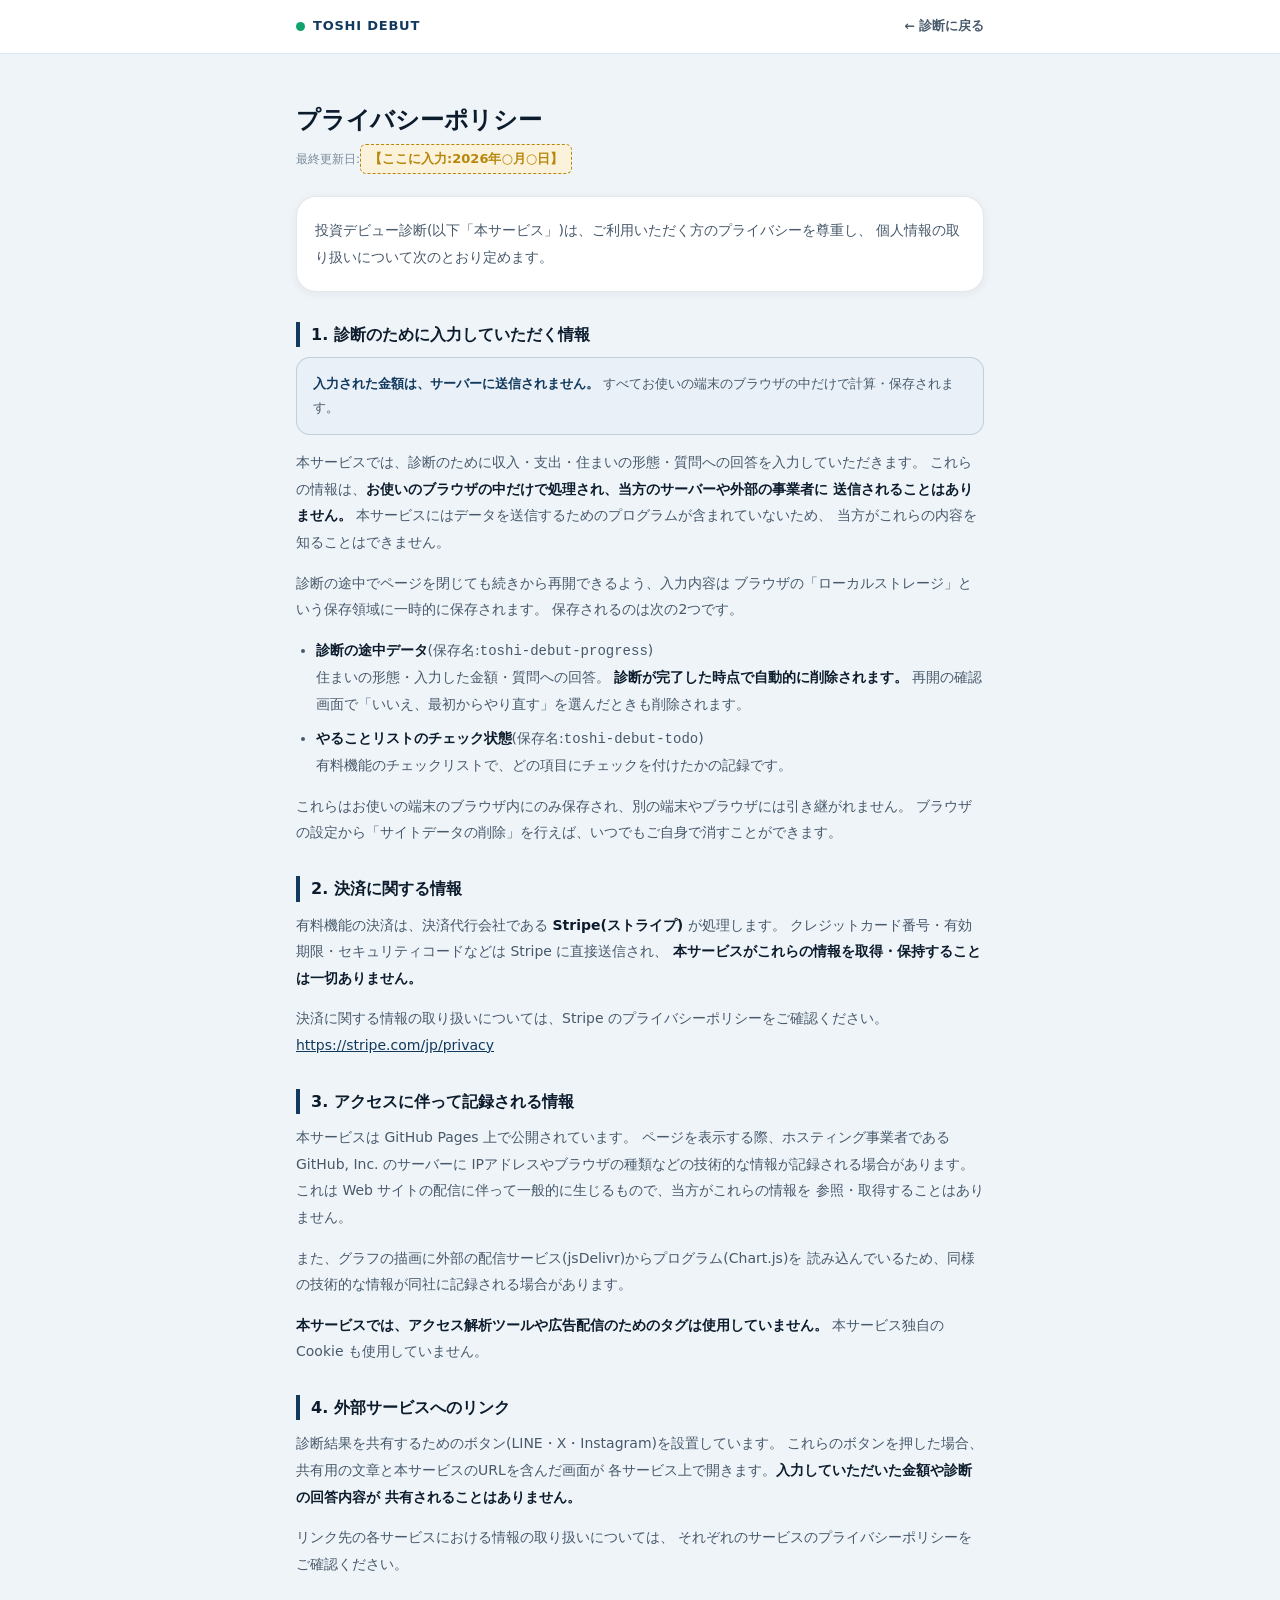
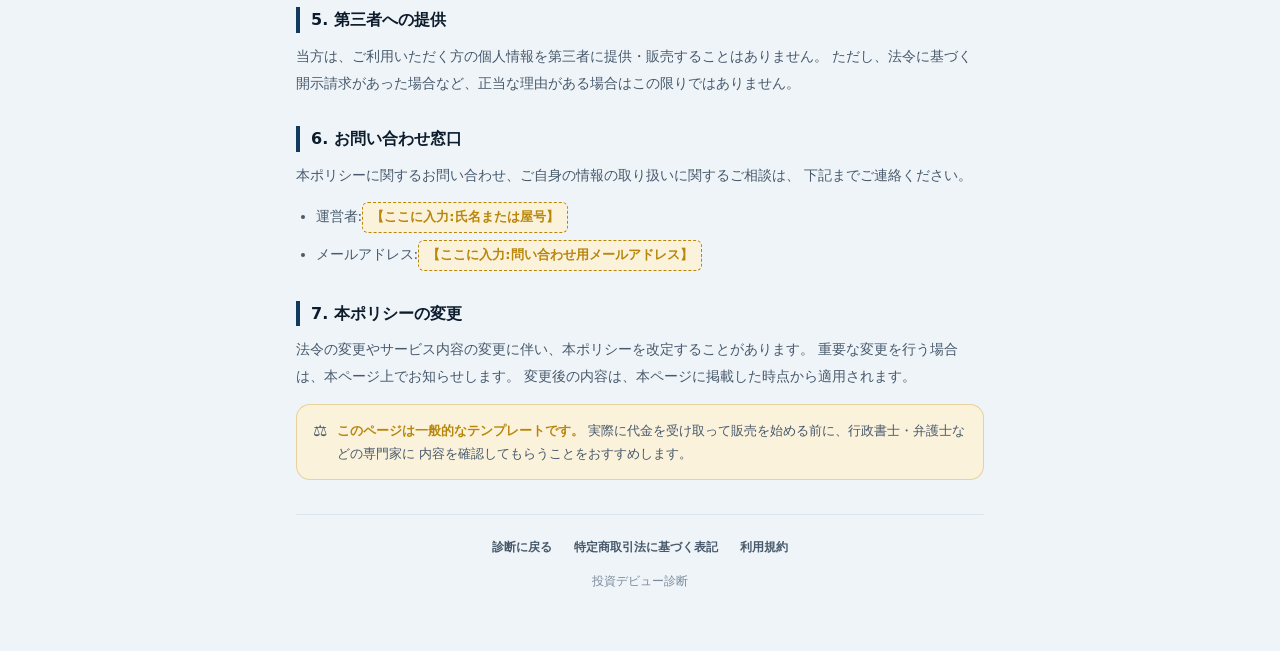
==== privacy.html @ de3a6a92 "特商法・プライバシーポリシー・利用規約の3ページを追加 有料販売に必要な法務ページを、本体と同じ配色で作成した。 氏名・住所・連絡先は【ここに入力】のプレースホルダーにしてある。  - tokusho" ====
<!doctype html>
<html lang="ja">
<head>
<meta charset="UTF-8">
<meta name="viewport" content="width=device-width, initial-scale=1.0">
<title>プライバシーポリシー | 投資デビュー診断</title>
<meta name="description" content="投資デビュー診断のプライバシーポリシーです。">
<meta name="robots" content="noindex">
<link rel="icon" href="data:image/svg+xml,%3Csvg xmlns='http://www.w3.org/2000/svg' viewBox='0 0 100 100'%3E%3Crect width='100' height='100' rx='22' fill='%23123a5e'/%3E%3Cpath d='M22 68 L42 48 L56 62 L78 34' stroke='%230fa36b' stroke-width='11' fill='none' stroke-linecap='round' stroke-linejoin='round'/%3E%3C/svg%3E">
<link rel="stylesheet" href="legal.css">
</head>
<body>

<!--
  ============================================================
  【重要・実際に販売を始める前に必ず読むこと】

  このページは一般的なテンプレートです。法律の専門家が作成したものではありません。
  実際に代金を受け取って販売を始める前に、行政書士・弁護士など専門家に
  内容を確認してもらってください。

  記載内容は 2026年9月時点の実装に合わせて書いています。
  次の変更を加えたときは、このページも必ず更新すること。
    ・アクセス解析(Google Analytics 等)を入れたとき
    ・サーバーに何かを送信する処理を追加したとき
    ・広告タグ・外部の埋め込みを追加したとき
    ・決済(Stripe)を実装したとき
  ============================================================
-->

<header class="top">
  <div class="inner">
    <a class="logo" href="index.html"><span class="dot"></span>TOSHI DEBUT</a>
    <a class="back" href="index.html">← 診断に戻る</a>
  </div>
</header>

<div class="wrap">

  <h1>プライバシーポリシー</h1>
  <p class="updated">最終更新日:<span class="ph">【ここに入力:2026年○月○日】</span></p>

  <div class="card">
    <p style="margin:0;">
      投資デビュー診断(以下「本サービス」)は、ご利用いただく方のプライバシーを尊重し、
      個人情報の取り扱いについて次のとおり定めます。
    </p>
  </div>

  <h2>1. 診断のために入力していただく情報</h2>
  <div class="info">
    <strong>入力された金額は、サーバーに送信されません。</strong>
    すべてお使いの端末のブラウザの中だけで計算・保存されます。
  </div>
  <p>
    本サービスでは、診断のために収入・支出・住まいの形態・質問への回答を入力していただきます。
    これらの情報は、<strong>お使いのブラウザの中だけで処理され、当方のサーバーや外部の事業者に
    送信されることはありません。</strong>
    本サービスにはデータを送信するためのプログラムが含まれていないため、
    当方がこれらの内容を知ることはできません。
  </p>
  <p>
    診断の途中でページを閉じても続きから再開できるよう、入力内容は
    ブラウザの「ローカルストレージ」という保存領域に一時的に保存されます。
    保存されるのは次の2つです。
  </p>
  <ul>
    <li><strong>診断の途中データ</strong>(保存名:<code>toshi-debut-progress</code>)<br>
      住まいの形態・入力した金額・質問への回答。
      <strong>診断が完了した時点で自動的に削除されます。</strong>
      再開の確認画面で「いいえ、最初からやり直す」を選んだときも削除されます。</li>
    <li><strong>やることリストのチェック状態</strong>(保存名:<code>toshi-debut-todo</code>)<br>
      有料機能のチェックリストで、どの項目にチェックを付けたかの記録です。</li>
  </ul>
  <p>
    これらはお使いの端末のブラウザ内にのみ保存され、別の端末やブラウザには引き継がれません。
    ブラウザの設定から「サイトデータの削除」を行えば、いつでもご自身で消すことができます。
  </p>

  <h2>2. 決済に関する情報</h2>
  <p>
    有料機能の決済は、決済代行会社である <strong>Stripe(ストライプ)</strong> が処理します。
    クレジットカード番号・有効期限・セキュリティコードなどは Stripe に直接送信され、
    <strong>本サービスがこれらの情報を取得・保持することは一切ありません。</strong>
  </p>
  <p>
    決済に関する情報の取り扱いについては、Stripe のプライバシーポリシーをご確認ください。<br>
    <a href="https://stripe.com/jp/privacy" target="_blank" rel="noopener noreferrer">https://stripe.com/jp/privacy</a>
  </p>

  <h2>3. アクセスに伴って記録される情報</h2>
  <p>
    本サービスは GitHub Pages 上で公開されています。
    ページを表示する際、ホスティング事業者である GitHub, Inc. のサーバーに
    IPアドレスやブラウザの種類などの技術的な情報が記録される場合があります。
    これは Web サイトの配信に伴って一般的に生じるもので、当方がこれらの情報を
    参照・取得することはありません。
  </p>
  <p>
    また、グラフの描画に外部の配信サービス(jsDelivr)からプログラム(Chart.js)を
    読み込んでいるため、同様の技術的な情報が同社に記録される場合があります。
  </p>
  <p>
    <strong>本サービスでは、アクセス解析ツールや広告配信のためのタグは使用していません。</strong>
    本サービス独自の Cookie も使用していません。
  </p>

  <h2>4. 外部サービスへのリンク</h2>
  <p>
    診断結果を共有するためのボタン(LINE・X・Instagram)を設置しています。
    これらのボタンを押した場合、共有用の文章と本サービスのURLを含んだ画面が
    各サービス上で開きます。<strong>入力していただいた金額や診断の回答内容が
    共有されることはありません。</strong>
  </p>
  <p>
    リンク先の各サービスにおける情報の取り扱いについては、
    それぞれのサービスのプライバシーポリシーをご確認ください。
  </p>

  <h2>5. 第三者への提供</h2>
  <p>
    当方は、ご利用いただく方の個人情報を第三者に提供・販売することはありません。
    ただし、法令に基づく開示請求があった場合など、正当な理由がある場合はこの限りではありません。
  </p>

  <h2>6. お問い合わせ窓口</h2>
  <p>
    本ポリシーに関するお問い合わせ、ご自身の情報の取り扱いに関するご相談は、
    下記までご連絡ください。
  </p>
  <ul>
    <li>運営者:<span class="ph">【ここに入力:氏名または屋号】</span></li>
    <li>メールアドレス:<span class="ph">【ここに入力:問い合わせ用メールアドレス】</span></li>
  </ul>

  <h2>7. 本ポリシーの変更</h2>
  <p>
    法令の変更やサービス内容の変更に伴い、本ポリシーを改定することがあります。
    重要な変更を行う場合は、本ページ上でお知らせします。
    変更後の内容は、本ページに掲載した時点から適用されます。
  </p>

  <div class="notice">
    <span class="i">⚖️</span>
    <span><strong>このページは一般的なテンプレートです。</strong>
      実際に代金を受け取って販売を始める前に、行政書士・弁護士などの専門家に
      内容を確認してもらうことをおすすめします。</span>
  </div>

  <footer class="foot">
    <nav>
      <a href="index.html">診断に戻る</a>
      <a href="tokushoho.html">特定商取引法に基づく表記</a>
      <a href="terms.html">利用規約</a>
    </nav>
    投資デビュー診断
  </footer>

</div>
</body>
</html>
---- legal.css ----
/* =========================================================
   法務ページ(特商法・プライバシーポリシー・利用規約)の共通スタイル
   本体アプリ(index.html)と同じデザイントークンを使っている
   ========================================================= */
:root {
  color-scheme: light;

  --page: #eff4f9;
  --card: #ffffff;
  --surface: #f5f9fc;

  --ink: #0c1c2c;
  --ink-2: #47596b;
  --ink-3: #7b8b9c;

  --line: #dce6ef;
  --border: rgba(12, 28, 44, 0.10);

  --navy: #123a5e;
  --navy-deep: #0a2540;
  --navy-soft: #e9f0f7;

  --mint: #0fa36b;
  --mint-deep: #0b7d51;
  --mint-soft: #e3f6ee;

  --gold: #b8860b;
  --gold-soft: #fbf2dc;

  --r-md: 14px;
  --r-lg: 20px;
  --shadow-1: 0 2px 10px rgba(12, 28, 44, .06);
}

* { box-sizing: border-box; }

body {
  margin: 0;
  background: var(--page);
  color: var(--ink);
  font-family: system-ui, -apple-system, 'Segoe UI', 'Hiragino Sans',
    'Hiragino Kaku Gothic ProN', 'Yu Gothic UI', 'Yu Gothic', Meiryo, 'Noto Sans JP', sans-serif;
  font-feature-settings: 'palt' 1;
  line-height: 1.9;
  -webkit-text-size-adjust: 100%;
}

.wrap { max-width: 720px; margin: 0 auto; padding: 20px 16px 60px; }

/* ---------- ヘッダー ---------- */
.top {
  background: var(--card);
  border-bottom: 1px solid var(--line);
  padding: 14px 0;
}
.top .inner {
  max-width: 720px; margin: 0 auto; padding: 0 16px;
  display: flex; align-items: center; gap: 10px;
}
.logo {
  display: inline-flex; align-items: center; gap: 8px;
  font-size: 13px; font-weight: 800; letter-spacing: .06em; color: var(--navy);
  text-decoration: none;
}
.logo .dot {
  width: 9px; height: 9px; border-radius: 50%; background: var(--mint);
}
.back {
  margin-left: auto; font-size: 12.5px; font-weight: 700;
  color: var(--ink-2); text-decoration: none;
}
.back:hover { color: var(--navy); }

/* ---------- 見出し ---------- */
h1 {
  font-size: 24px; font-weight: 800; letter-spacing: -.01em;
  margin: 28px 0 6px; line-height: 1.5;
}
.updated { font-size: 12px; color: var(--ink-3); margin: 0 0 22px; }

h2 {
  font-size: 16px; font-weight: 800; margin: 30px 0 10px;
  padding-left: 11px; border-left: 4px solid var(--navy); line-height: 1.6;
}

/* ---------- 本文 ---------- */
p { font-size: 14px; color: var(--ink-2); margin: 0 0 14px; }
strong { color: var(--ink); font-weight: 800; }

ul, ol { font-size: 14px; color: var(--ink-2); margin: 0 0 14px; padding-left: 1.4em; }
li { margin-bottom: 7px; }

a { color: var(--navy); }

/* ---------- カード ---------- */
.card {
  background: var(--card); border: 1px solid var(--border);
  border-radius: var(--r-lg); padding: 20px 18px; margin-bottom: 16px;
  box-shadow: var(--shadow-1);
}

/* ---------- 定義リスト(特商法の表) ---------- */
.dl { margin: 0; }
.dl > div {
  display: grid; grid-template-columns: 180px 1fr; gap: 4px 18px;
  padding: 15px 0; border-bottom: 1px solid var(--line);
}
.dl > div:last-child { border-bottom: none; }
.dl dt {
  font-size: 13px; font-weight: 800; color: var(--ink);
}
.dl dd { margin: 0; font-size: 14px; color: var(--ink-2); }
.dl dd .sub {
  display: block; font-size: 12px; color: var(--ink-3); margin-top: 6px; line-height: 1.8;
}
@media (max-width: 560px) {
  .dl > div { grid-template-columns: 1fr; gap: 4px; padding: 14px 0; }
}

/* ---------- 差し替え用のプレースホルダー ---------- */
.ph {
  display: inline-block;
  background: var(--gold-soft); border: 1px dashed var(--gold);
  border-radius: 6px; padding: 2px 8px;
  font-size: 13px; font-weight: 700; color: var(--gold);
}

/* ---------- 注意書き ---------- */
.notice {
  display: flex; align-items: flex-start; gap: 10px;
  background: var(--gold-soft); border: 1px solid rgba(184, 134, 11, .3);
  border-radius: var(--r-md); padding: 14px 16px; margin-bottom: 20px;
  font-size: 12.5px; line-height: 1.85; color: var(--ink-2);
}
.notice .i { font-size: 16px; line-height: 1.5; flex: none; }
.notice strong { color: var(--gold); }

.info {
  background: var(--navy-soft); border: 1px solid rgba(18, 58, 94, .18);
  border-radius: var(--r-md); padding: 14px 16px; margin: 0 0 14px;
  font-size: 13px; line-height: 1.85; color: var(--ink-2);
}
.info strong { color: var(--navy); }

/* ---------- フッター ---------- */
.foot {
  border-top: 1px solid var(--line); margin-top: 34px; padding-top: 20px;
  font-size: 12px; color: var(--ink-3); text-align: center; line-height: 2;
}
.foot nav { margin-bottom: 10px; }
.foot nav a {
  color: var(--ink-2); text-decoration: none; font-weight: 700;
  margin: 0 9px; white-space: nowrap;
}
.foot nav a:hover { color: var(--navy); text-decoration: underline; }
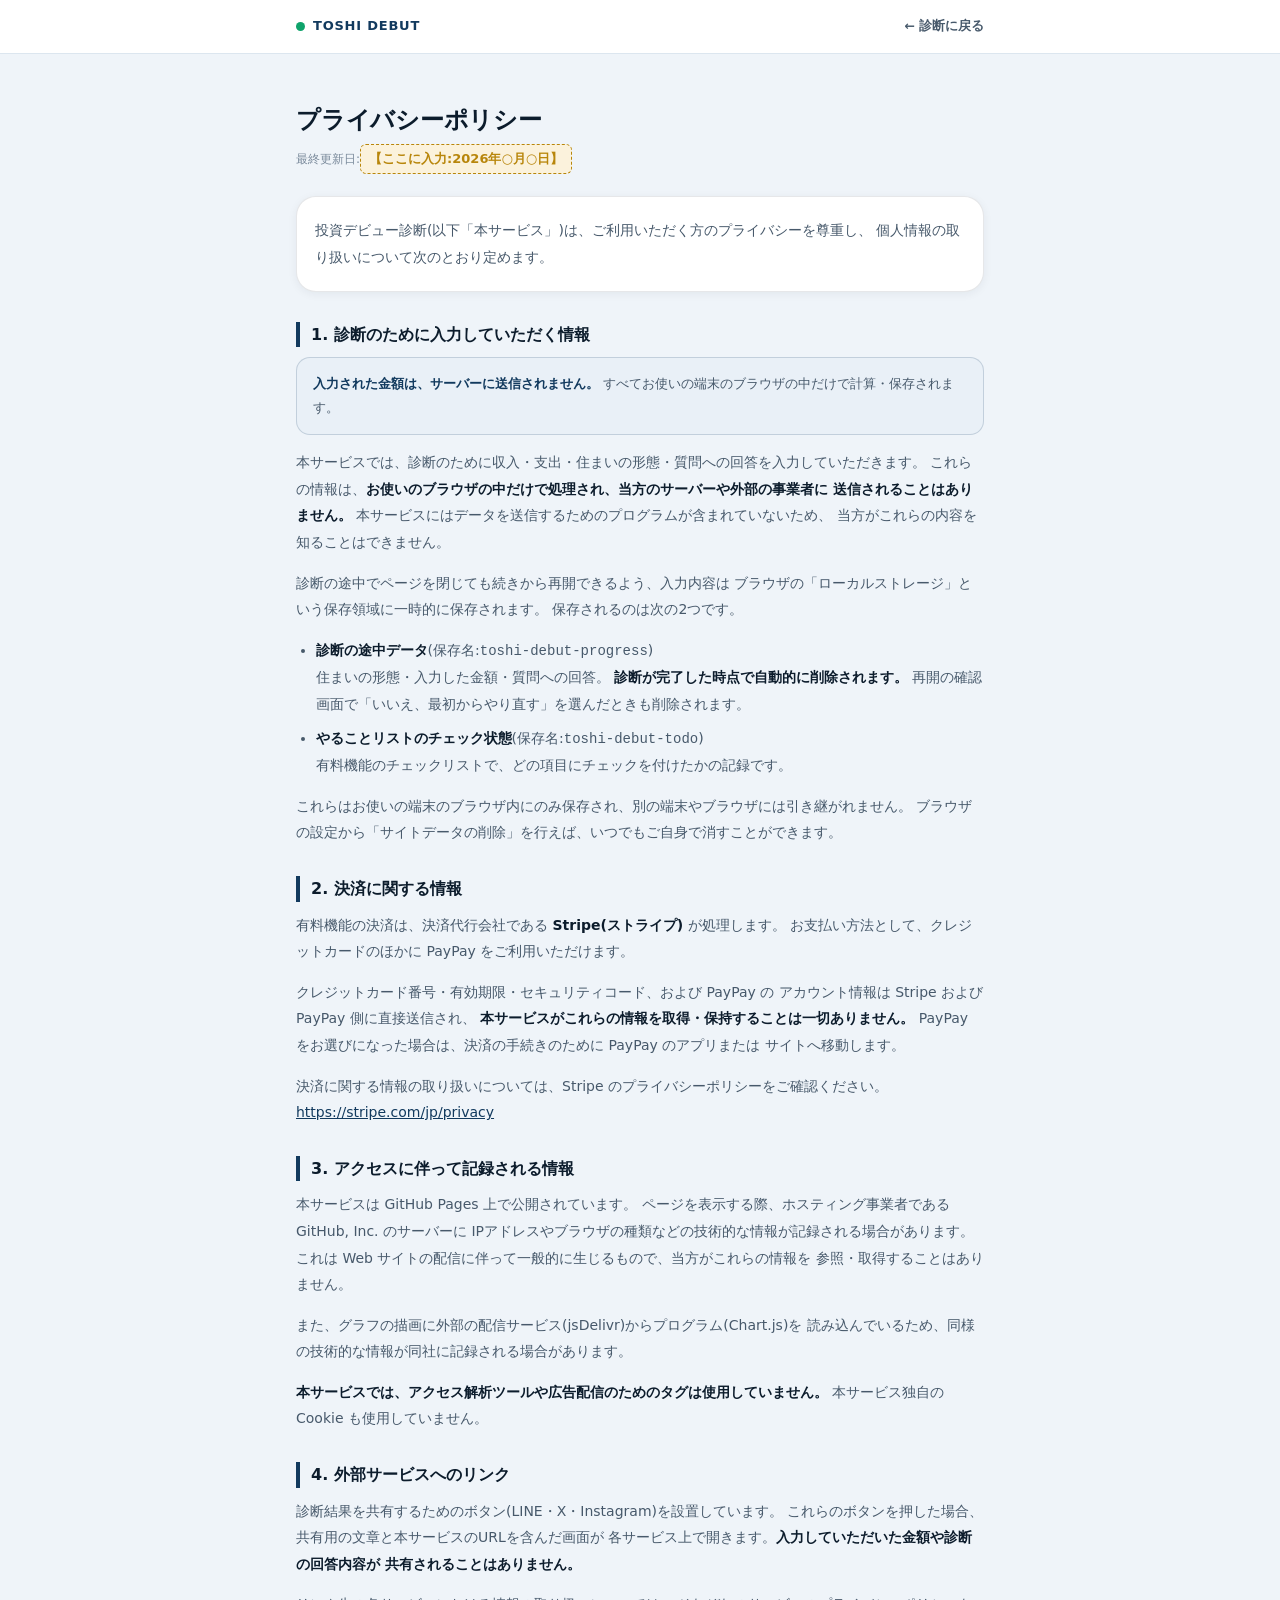
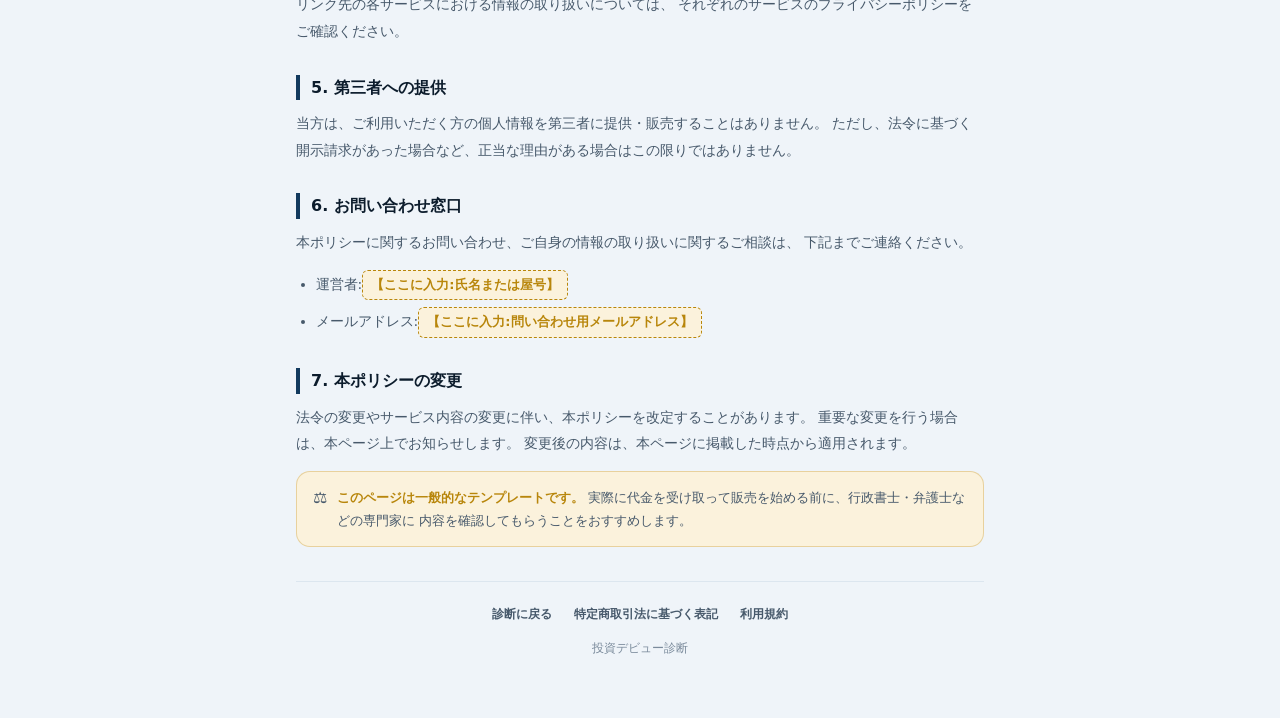
==== commit 0fff8cbb: "公開URLを組織アカウントに変更し、決済方法にPayPayを追加 - 公開URLを https://toshi-debut.github.io/ に変更(個人アカウント名を含めない) - コミットの作" ====
--- a/privacy.html
+++ b/privacy.html
@@ -80,8 +80,14 @@
   <h2>2. 決済に関する情報</h2>
   <p>
     有料機能の決済は、決済代行会社である <strong>Stripe(ストライプ)</strong> が処理します。
-    クレジットカード番号・有効期限・セキュリティコードなどは Stripe に直接送信され、
+    お支払い方法として、クレジットカードのほかに PayPay をご利用いただけます。
+  </p>
+  <p>
+    クレジットカード番号・有効期限・セキュリティコード、および PayPay の
+    アカウント情報は Stripe および PayPay 側に直接送信され、
     <strong>本サービスがこれらの情報を取得・保持することは一切ありません。</strong>
+    PayPay をお選びになった場合は、決済の手続きのために PayPay のアプリまたは
+    サイトへ移動します。
   </p>
   <p>
     決済に関する情報の取り扱いについては、Stripe のプライバシーポリシーをご確認ください。<br>
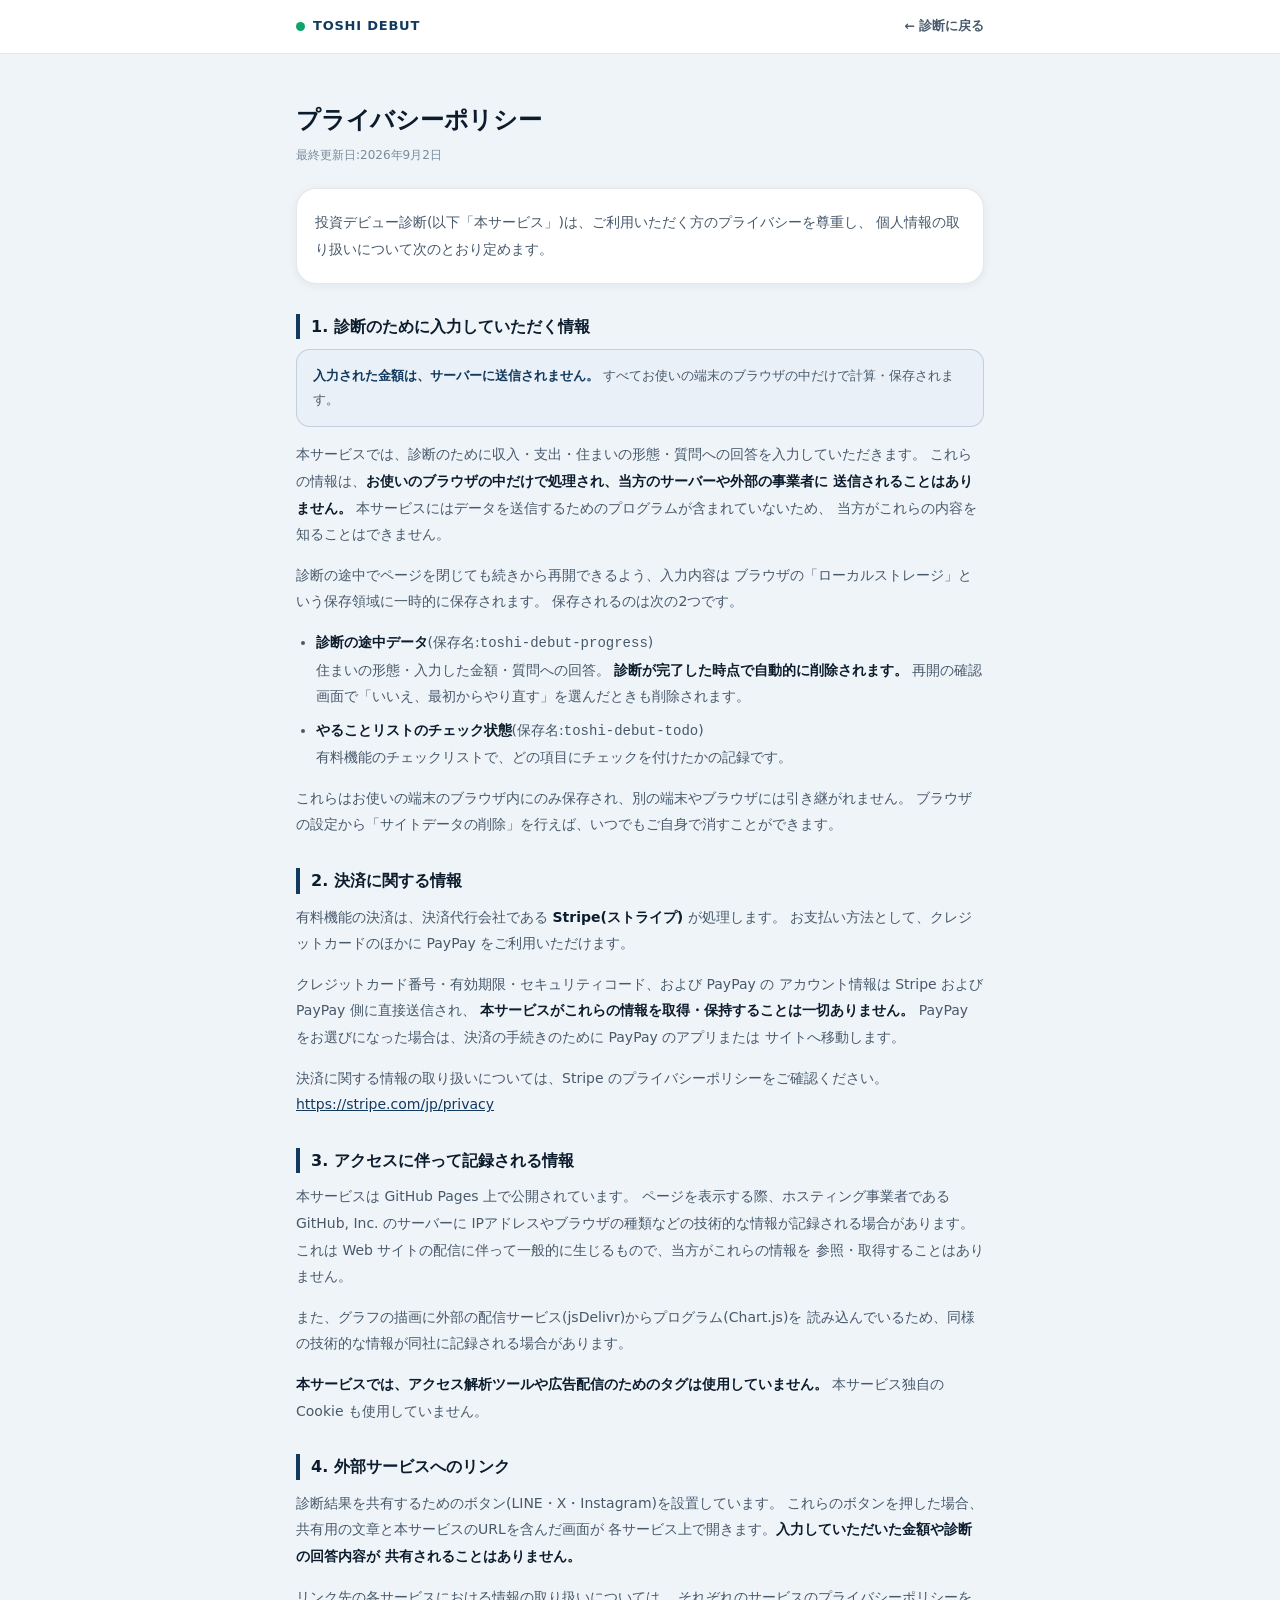
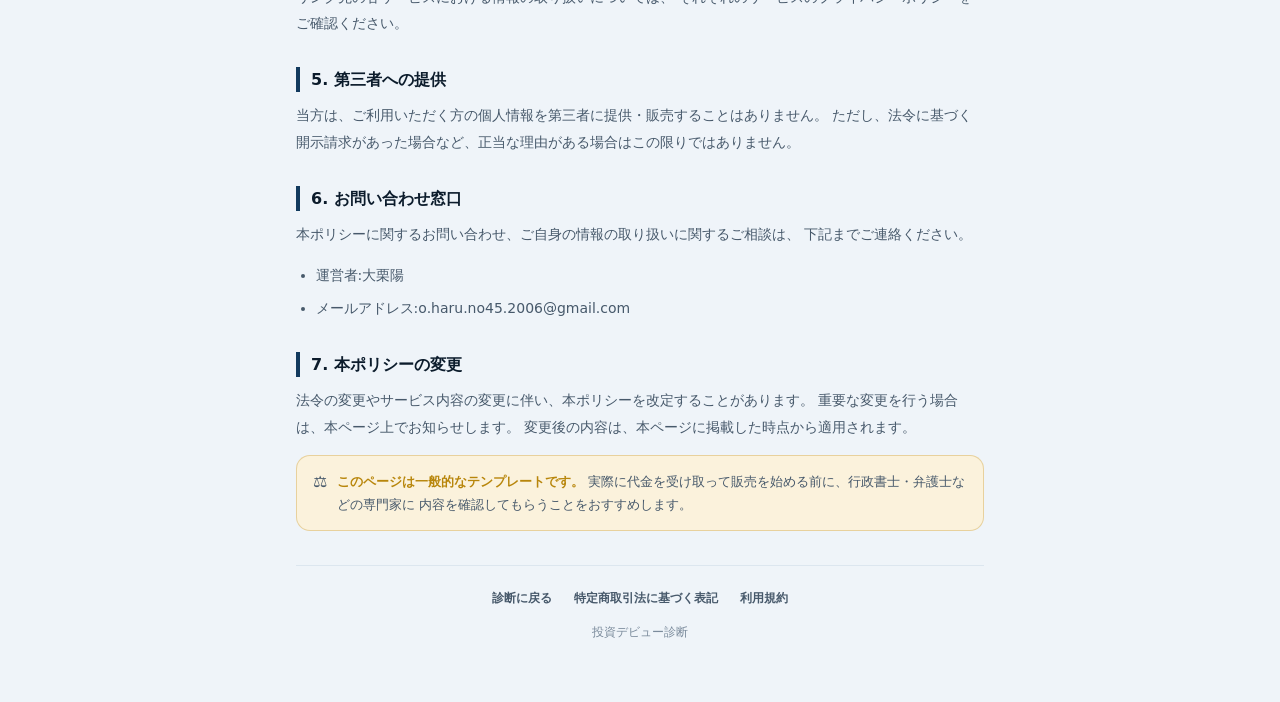
==== commit b3826f54: "法務3ページのプレースホルダー11箇所を実際の情報に差し替え" ====
--- a/privacy.html
+++ b/privacy.html
@@ -38,7 +38,7 @@
 <div class="wrap">
 
   <h1>プライバシーポリシー</h1>
-  <p class="updated">最終更新日:<span class="ph">【ここに入力:2026年○月○日】</span></p>
+  <p class="updated">最終更新日:2026年9月2日</p>
 
   <div class="card">
     <p style="margin:0;">
@@ -135,8 +135,8 @@
     下記までご連絡ください。
   </p>
   <ul>
-    <li>運営者:<span class="ph">【ここに入力:氏名または屋号】</span></li>
-    <li>メールアドレス:<span class="ph">【ここに入力:問い合わせ用メールアドレス】</span></li>
+    <li>運営者:大栗陽</li>
+    <li>メールアドレス:o.haru.no45.2006@gmail.com</li>
   </ul>
 
   <h2>7. 本ポリシーの変更</h2>
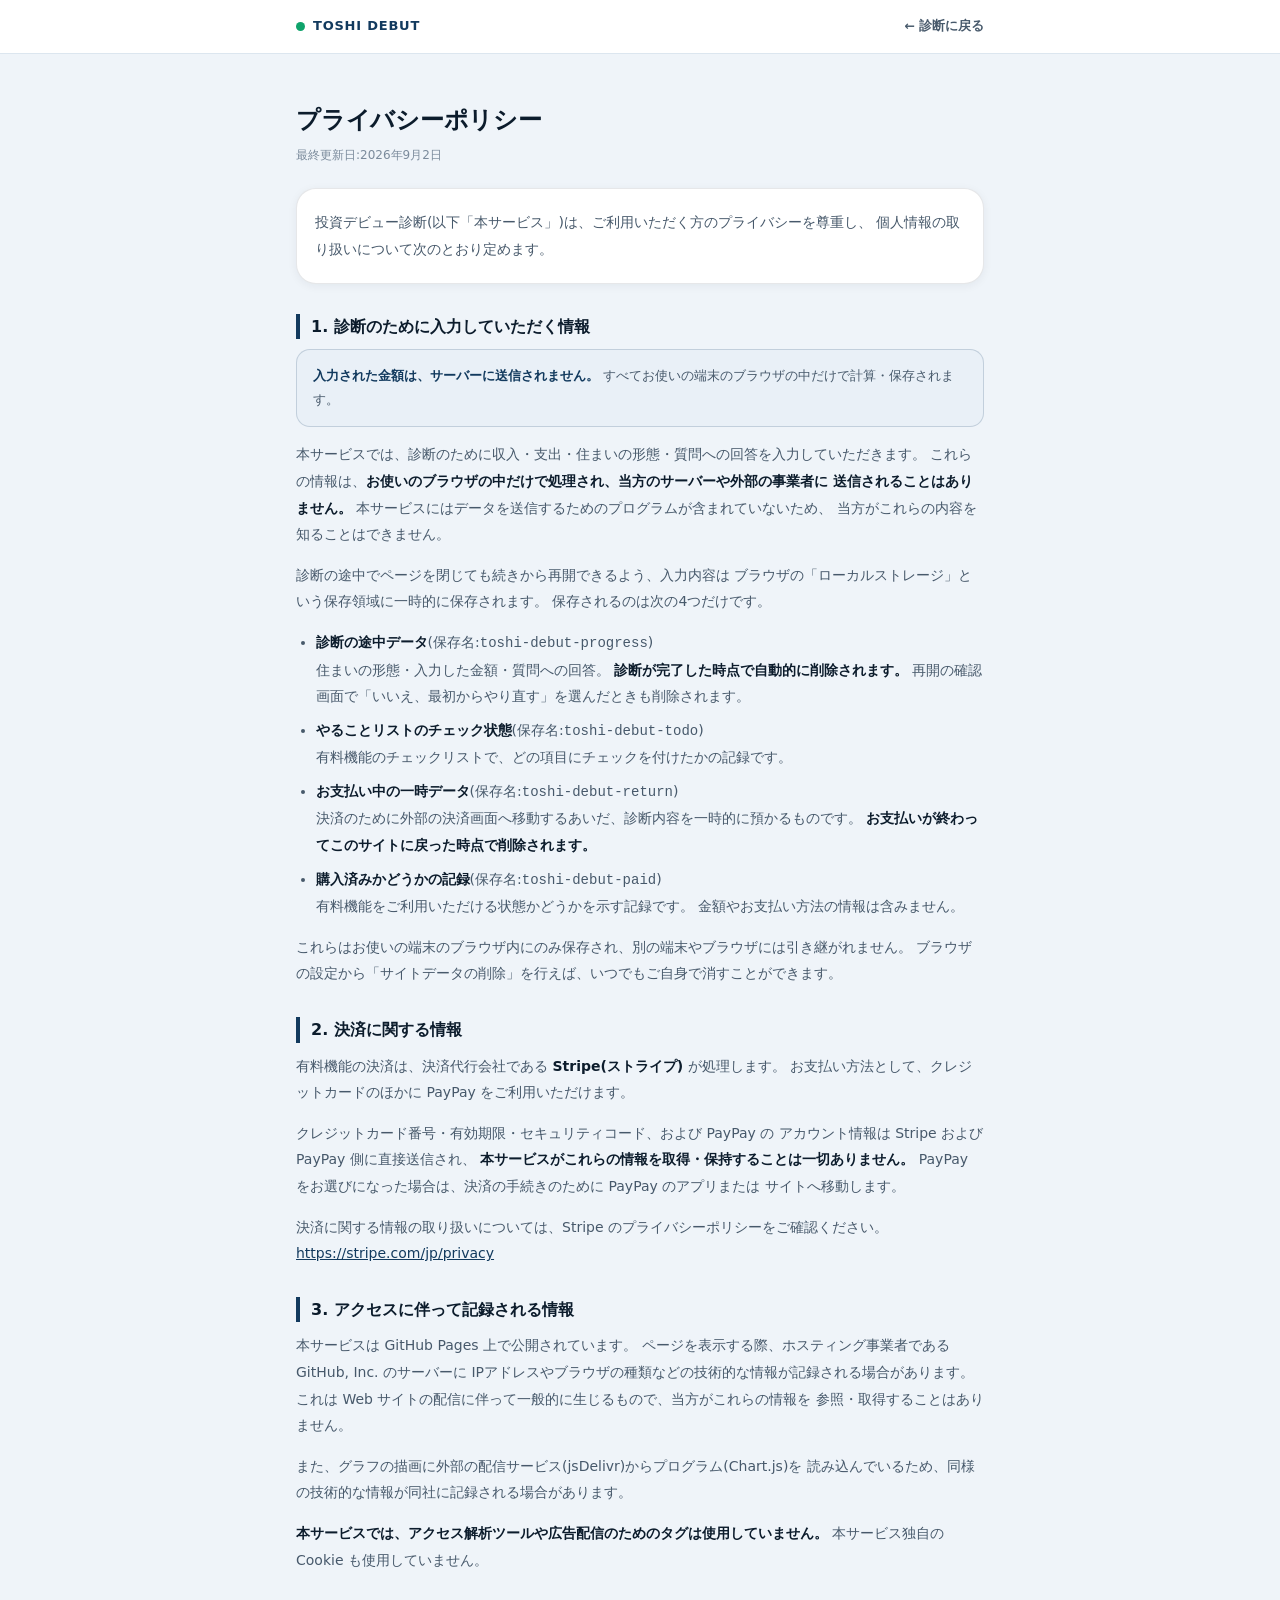
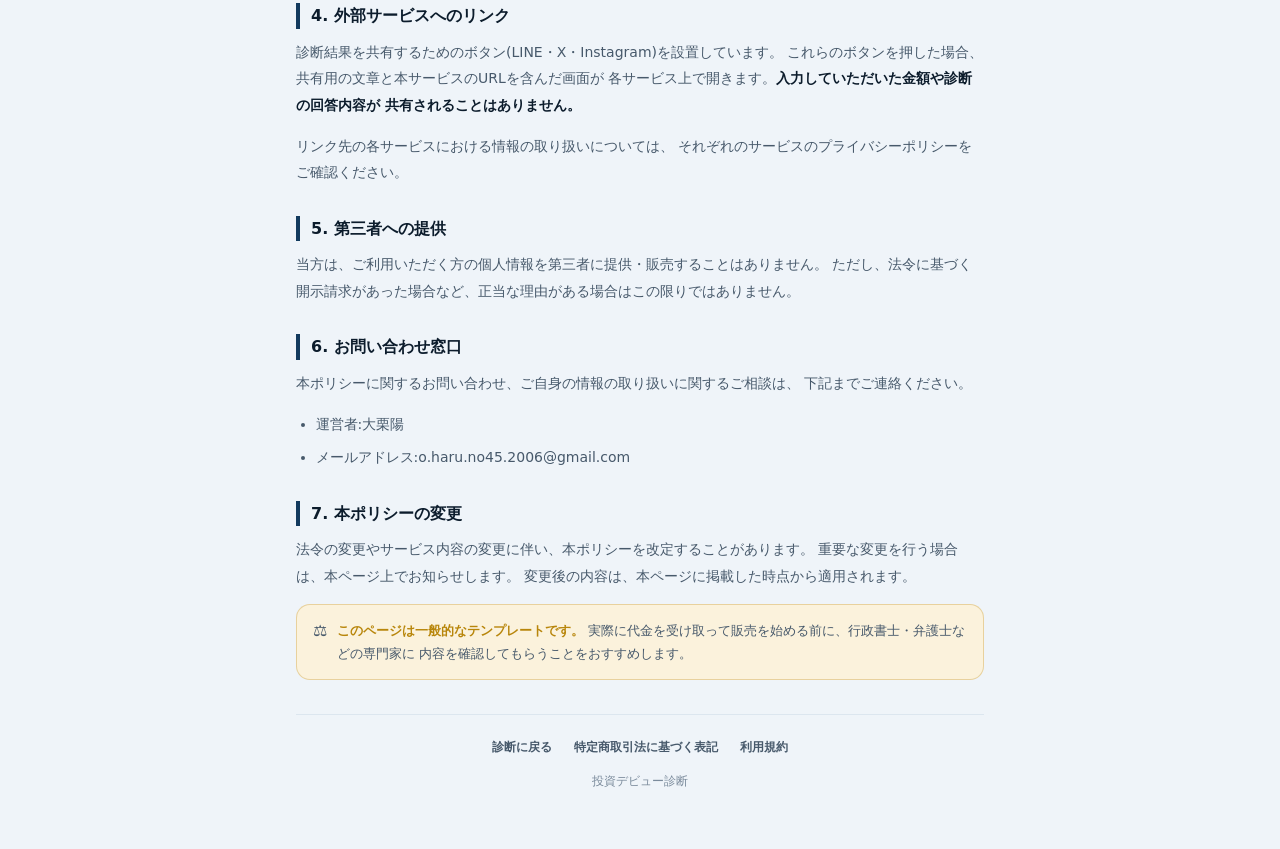
==== commit a5bce2b7: "Stripe決済を実装(支払いリンク方式・購入後の復元・購入済み判定)" ====
--- a/privacy.html
+++ b/privacy.html
@@ -62,7 +62,7 @@
   <p>
     診断の途中でページを閉じても続きから再開できるよう、入力内容は
     ブラウザの「ローカルストレージ」という保存領域に一時的に保存されます。
-    保存されるのは次の2つです。
+    保存されるのは次の4つだけです。
   </p>
   <ul>
     <li><strong>診断の途中データ</strong>(保存名:<code>toshi-debut-progress</code>)<br>
@@ -71,6 +71,12 @@
       再開の確認画面で「いいえ、最初からやり直す」を選んだときも削除されます。</li>
     <li><strong>やることリストのチェック状態</strong>(保存名:<code>toshi-debut-todo</code>)<br>
       有料機能のチェックリストで、どの項目にチェックを付けたかの記録です。</li>
+    <li><strong>お支払い中の一時データ</strong>(保存名:<code>toshi-debut-return</code>)<br>
+      決済のために外部の決済画面へ移動するあいだ、診断内容を一時的に預かるものです。
+      <strong>お支払いが終わってこのサイトに戻った時点で削除されます。</strong></li>
+    <li><strong>購入済みかどうかの記録</strong>(保存名:<code>toshi-debut-paid</code>)<br>
+      有料機能をご利用いただける状態かどうかを示す記録です。
+      金額やお支払い方法の情報は含みません。</li>
   </ul>
   <p>
     これらはお使いの端末のブラウザ内にのみ保存され、別の端末やブラウザには引き継がれません。
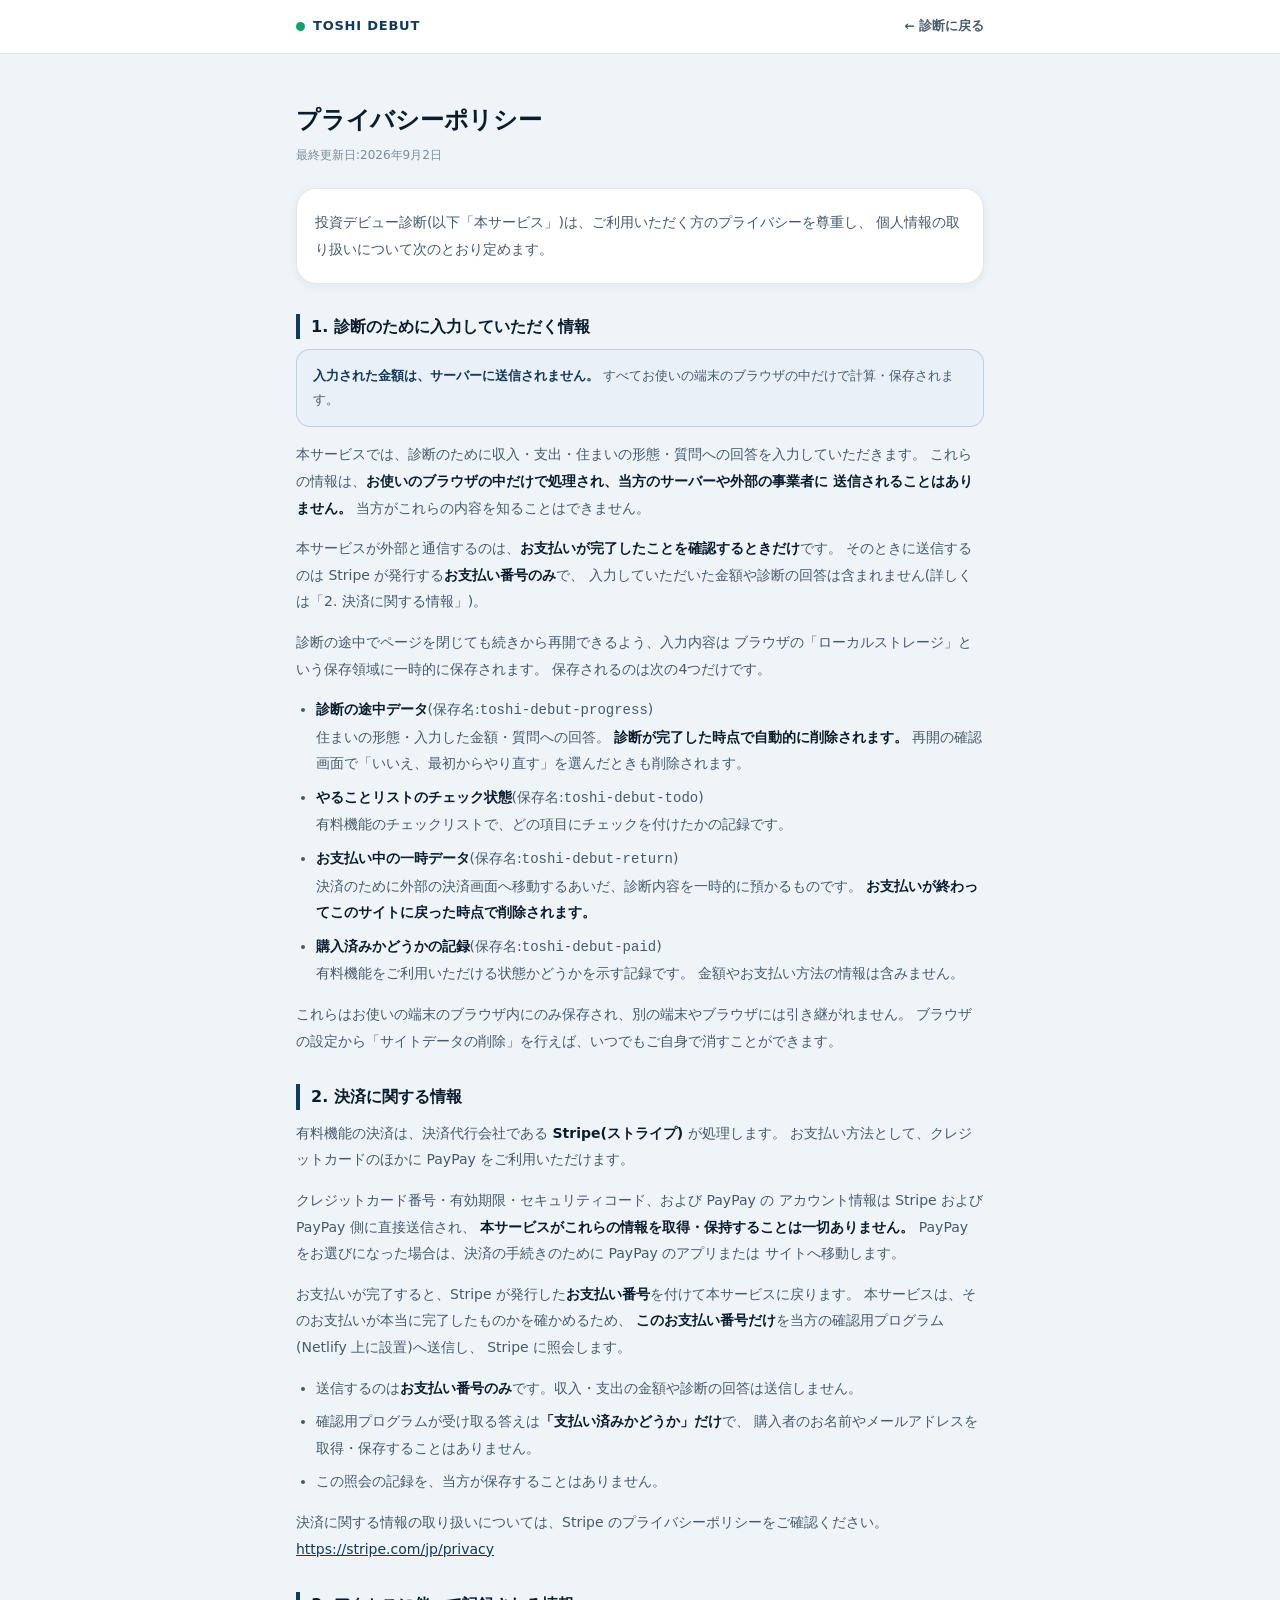
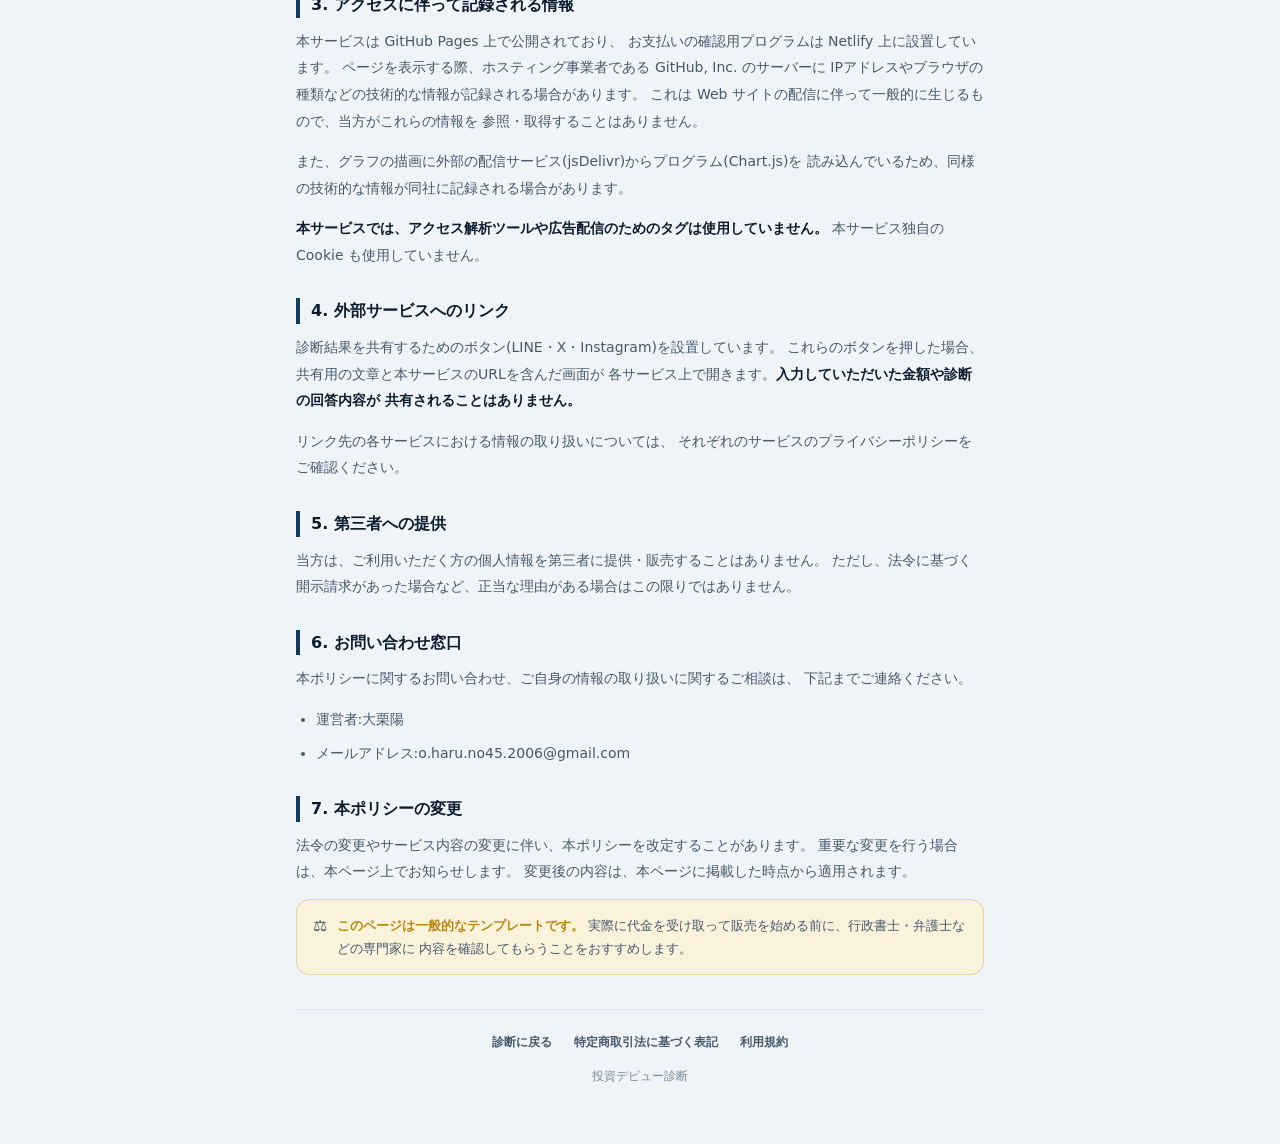
==== commit 91ea1037: "支払いの確認をStripeに問い合わせる仕組みを追加(Netlify Functions)" ====
--- a/privacy.html
+++ b/privacy.html
@@ -24,7 +24,11 @@
     ・アクセス解析(Google Analytics 等)を入れたとき
     ・サーバーに何かを送信する処理を追加したとき
     ・広告タグ・外部の埋め込みを追加したとき
-    ・決済(Stripe)を実装したとき
+    ・localStorage に保存する項目を増やしたとき
+
+  現時点で外部と通信するのは、支払い確認(app.js の verifyPayment)の1箇所だけ。
+  送っているのは Stripe のお支払い番号のみで、入力された金額や回答は送っていない。
+  ここに通信を足すときは、必ずこのページの「1.」と「2.」を直すこと。
   ============================================================
 -->
 
@@ -56,8 +60,12 @@
     本サービスでは、診断のために収入・支出・住まいの形態・質問への回答を入力していただきます。
     これらの情報は、<strong>お使いのブラウザの中だけで処理され、当方のサーバーや外部の事業者に
     送信されることはありません。</strong>
-    本サービスにはデータを送信するためのプログラムが含まれていないため、
     当方がこれらの内容を知ることはできません。
+  </p>
+  <p>
+    本サービスが外部と通信するのは、<strong>お支払いが完了したことを確認するときだけ</strong>です。
+    そのときに送信するのは Stripe が発行する<strong>お支払い番号のみ</strong>で、
+    入力していただいた金額や診断の回答は含まれません(詳しくは「2. 決済に関する情報」)。
   </p>
   <p>
     診断の途中でページを閉じても続きから再開できるよう、入力内容は
@@ -96,13 +104,26 @@
     サイトへ移動します。
   </p>
   <p>
+    お支払いが完了すると、Stripe が発行した<strong>お支払い番号</strong>を付けて本サービスに戻ります。
+    本サービスは、そのお支払いが本当に完了したものかを確かめるため、
+    <strong>このお支払い番号だけ</strong>を当方の確認用プログラム(Netlify 上に設置)へ送信し、
+    Stripe に照会します。
+  </p>
+  <ul>
+    <li>送信するのは<strong>お支払い番号のみ</strong>です。収入・支出の金額や診断の回答は送信しません。</li>
+    <li>確認用プログラムが受け取る答えは<strong>「支払い済みかどうか」だけ</strong>で、
+      購入者のお名前やメールアドレスを取得・保存することはありません。</li>
+    <li>この照会の記録を、当方が保存することはありません。</li>
+  </ul>
+  <p>
     決済に関する情報の取り扱いについては、Stripe のプライバシーポリシーをご確認ください。<br>
     <a href="https://stripe.com/jp/privacy" target="_blank" rel="noopener noreferrer">https://stripe.com/jp/privacy</a>
   </p>
 
   <h2>3. アクセスに伴って記録される情報</h2>
   <p>
-    本サービスは GitHub Pages 上で公開されています。
+    本サービスは GitHub Pages 上で公開されており、
+    お支払いの確認用プログラムは Netlify 上に設置しています。
     ページを表示する際、ホスティング事業者である GitHub, Inc. のサーバーに
     IPアドレスやブラウザの種類などの技術的な情報が記録される場合があります。
     これは Web サイトの配信に伴って一般的に生じるもので、当方がこれらの情報を
